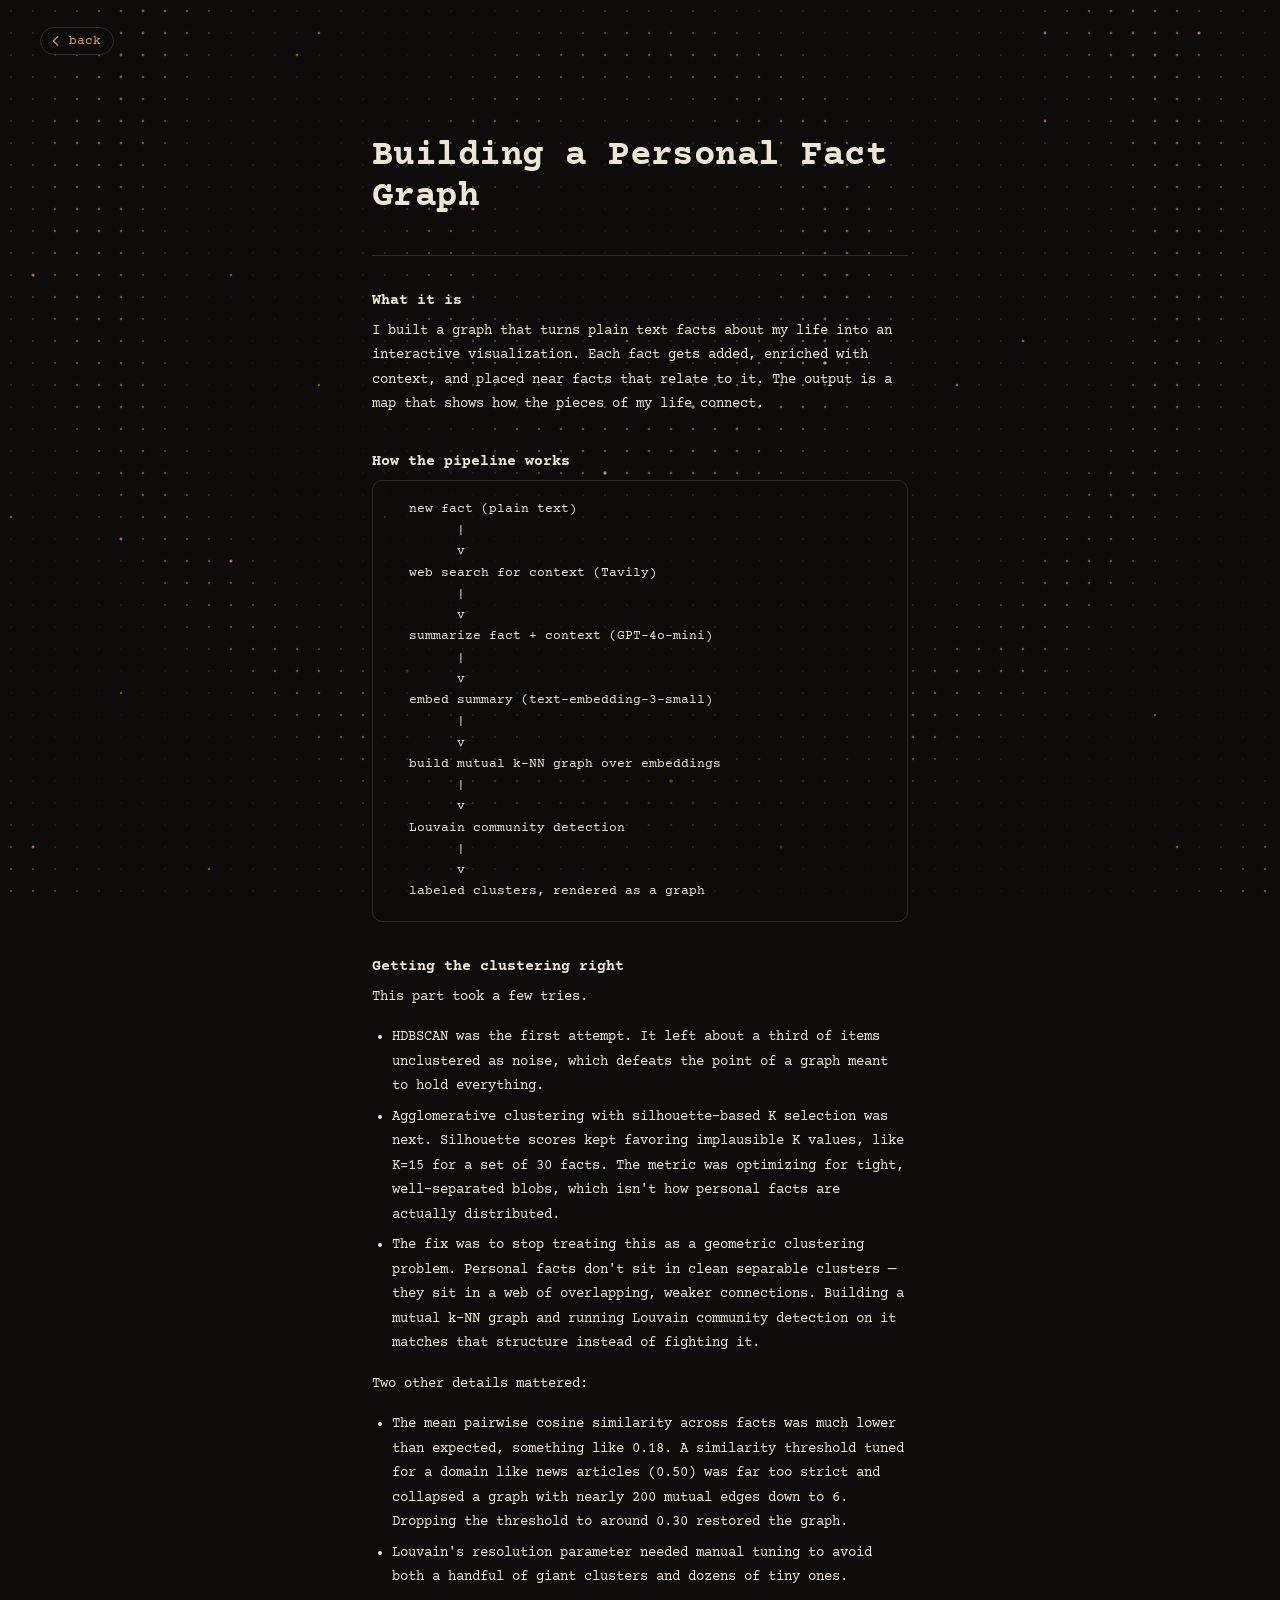
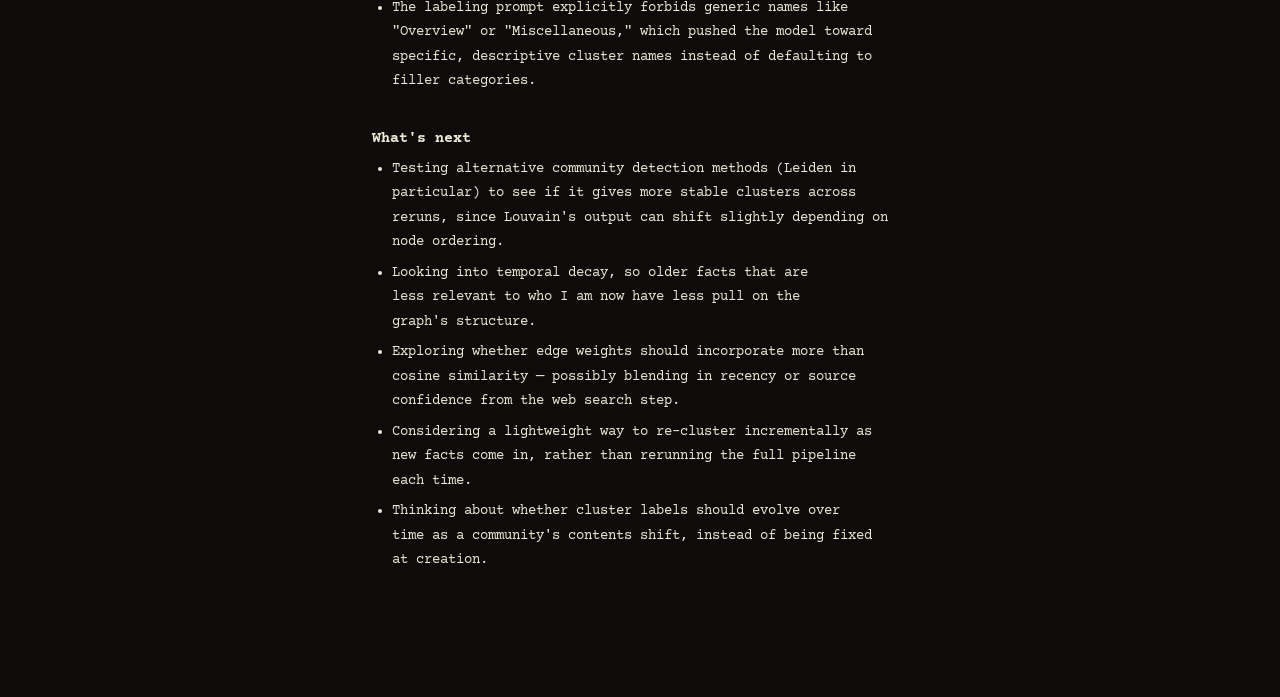
==== site/fact-graph.html @ 840d36bc "Polish fact-graph writeup: text color, sticky back, cleanup - Body text uses --ink instead of --ink-" ====
<!doctype html>
<html lang="en">
<head>
<meta charset="utf-8">
<meta name="viewport" content="width=device-width, initial-scale=1">
<title>Building a Personal Fact Graph — Sudhi Jagadeeshi</title>
<meta name="description" content="How I turned plain text facts about my life into an interactive graph using embeddings, k-NN, and Louvain community detection.">
<link rel="icon" type="image/svg+xml" href="data:image/svg+xml,<svg xmlns='http://www.w3.org/2000/svg' viewBox='0 0 100 100'><text y='.9em' font-size='90'>✦</text></svg>">
<link rel="preconnect" href="https://fonts.googleapis.com">
<link rel="preconnect" href="https://fonts.gstatic.com" crossorigin>
<link href="https://fonts.googleapis.com/css2?family=Courier+Prime:ital,wght@0,400;0,700;1,400;1,700&display=swap" rel="stylesheet">
<link rel="stylesheet" href="style.css">
<style>
.post{max-width:680px;margin:0 auto;padding:clamp(72px,12vh,100px) clamp(24px,6vw,72px) clamp(40px,8vh,80px)}
.post__back{position:fixed;top:clamp(14px,3vh,28px);left:clamp(16px,4vw,40px);display:inline-flex;align-items:center;gap:6px;font-size:12.5px;color:var(--ink-faded);text-decoration:none;transition:color .2s;z-index:10;background:color-mix(in oklab,var(--paper) 80%,transparent);backdrop-filter:blur(8px);padding:6px 12px 6px 8px;border-radius:999px;border:1px solid var(--rule)}
.post__back:hover{color:var(--accent);border-color:var(--accent)}
.post__back svg{flex-shrink:0}
.post h1{font-size:clamp(22px,4vh,36px);font-weight:700;line-height:1.15;letter-spacing:-.015em;margin:0 0 clamp(16px,3vh,28px)}
.post__meta{font-size:12px;color:var(--ink-faded);margin-bottom:clamp(28px,5vh,52px)}
.post h2{font-size:15px;font-weight:700;margin:clamp(28px,4vh,44px) 0 10px;color:var(--ink)}
.post p{font-size:14px;line-height:1.75;color:var(--ink);margin:0 0 16px;text-wrap:pretty}
.post pre{background:color-mix(in oklab,var(--paper) 60%,transparent);border:1px solid var(--rule);border-radius:10px;padding:18px 20px;overflow-x:auto;margin:0 0 20px}
.post code{font-family:var(--font-mono);font-size:12.5px;color:var(--ink);line-height:1.7}
.post ul{font-size:14px;line-height:1.75;color:var(--ink);margin:0 0 16px;padding-left:20px}
.post ul li{margin-bottom:6px;text-wrap:pretty}
.post a{color:var(--accent);text-underline-offset:3px}
.post a:hover{color:var(--ink)}
.post__rule{height:1px;background:var(--rule);border:none;margin:clamp(28px,4vh,44px) 0}
</style>
</head>
<body>
<canvas id="dots" aria-hidden="true"></canvas>
<main style="min-height:unset">
<article class="post">
<a class="post__back" href="index.html"><svg viewBox="0 0 16 16" width="14" height="14" fill="none" stroke="currentColor" stroke-width="1.4" stroke-linecap="round" stroke-linejoin="round" aria-hidden="true"><path d="M10 3L5 8l5 5"/></svg>back</a>
<h1>Building a Personal Fact Graph</h1>
<hr class="post__rule">
<h2>What it is</h2>
<p>I built a graph that turns plain text facts about my life into an interactive visualization. Each fact gets added, enriched with context, and placed near facts that relate to it. The output is a map that shows how the pieces of my life connect.</p>
<h2>How the pipeline works</h2>
<pre><code>  new fact (plain text)
        |
        v
  web search for context (Tavily)
        |
        v
  summarize fact + context (GPT-4o-mini)
        |
        v
  embed summary (text-embedding-3-small)
        |
        v
  build mutual k-NN graph over embeddings
        |
        v
  Louvain community detection
        |
        v
  labeled clusters, rendered as a graph</code></pre>
<h2>Getting the clustering right</h2>
<p>This part took a few tries.</p>
<ul>
<li>HDBSCAN was the first attempt. It left about a third of items unclustered as noise, which defeats the point of a graph meant to hold everything.</li>
<li>Agglomerative clustering with silhouette-based K selection was next. Silhouette scores kept favoring implausible K values, like K=15 for a set of 30 facts. The metric was optimizing for tight, well-separated blobs, which isn't how personal facts are actually distributed.</li>
<li>The fix was to stop treating this as a geometric clustering problem. Personal facts don't sit in clean separable clusters — they sit in a web of overlapping, weaker connections. Building a mutual k-NN graph and running Louvain community detection on it matches that structure instead of fighting it.</li>
</ul>
<p>Two other details mattered:</p>
<ul>
<li>The mean pairwise cosine similarity across facts was much lower than expected, something like 0.18. A similarity threshold tuned for a domain like news articles (0.50) was far too strict and collapsed a graph with nearly 200 mutual edges down to 6. Dropping the threshold to around 0.30 restored the graph.</li>
<li>Louvain's resolution parameter needed manual tuning to avoid both a handful of giant clusters and dozens of tiny ones.</li>
<li>The labeling prompt explicitly forbids generic names like "Overview" or "Miscellaneous," which pushed the model toward specific, descriptive cluster names instead of defaulting to filler categories.</li>
</ul>
<h2>What's next</h2>
<ul>
<li>Testing alternative community detection methods (Leiden in particular) to see if it gives more stable clusters across reruns, since Louvain's output can shift slightly depending on node ordering.</li>
<li>Looking into temporal decay, so older facts that are less relevant to who I am now have less pull on the graph's structure.</li>
<li>Exploring whether edge weights should incorporate more than cosine similarity — possibly blending in recency or source confidence from the web search step.</li>
<li>Considering a lightweight way to re-cluster incrementally as new facts come in, rather than rerunning the full pipeline each time.</li>
<li>Thinking about whether cluster labels should evolve over time as a community's contents shift, instead of being fixed at creation.</li>
</ul>
</article>
</main>
<script src="grid.js"></script>
</body>
</html>
---- site/style.css ----
:root{--font-mono:"Courier Prime",ui-monospace,Menlo,monospace;--paper:#0d0c0a;--ink:#ece6d4;--ink-soft:#c2b9a6;--ink-faded:#8a8275;--accent:#d4a85a;--rule:#2e2a24}
*{box-sizing:border-box}
html,body{margin:0;min-height:100%;background:var(--paper)}
body{font-family:var(--font-mono);color:var(--ink)}
a{color:inherit}
a:hover{color:var(--accent)}
::selection{background:var(--accent);color:var(--paper)}
#dots{position:fixed;inset:0;width:100%;height:100%;pointer-events:none;z-index:0}
main{position:relative;z-index:2;min-height:100vh;max-width:920px;margin:0 auto;padding:clamp(14px,4vh,56px) clamp(24px,6vw,72px);display:flex;flex-direction:column;justify-content:center;gap:clamp(12px,3vh,36px)}
header{display:flex;flex-direction:column;align-items:center;gap:clamp(8px,1.8vh,20px);margin-top:clamp(-48px,-4vh,0px);text-align:center}
.hero-bloom{width:clamp(60px,12vh,140px);color:var(--ink)}
.bloom{display:block;width:100%;height:auto;transform-origin:50% 50%}
.bloom:hover{animation:bloomSway 3.4s ease-in-out infinite}
@keyframes bloomSway{0%,100%{transform:rotate(-2.6deg) scale(1)}50%{transform:rotate(2.6deg) scale(1.028)}}
h1{margin:0;font-weight:700;font-size:clamp(28px,5.2vh,56px);letter-spacing:-.015em;line-height:1}
.rule{display:flex;align-items:center;gap:8px;width:180px;color:var(--accent)}
.rule span{flex:1;height:1px;background:currentColor;opacity:.6}
.rule i{width:6px;height:6px;background:currentColor;transform:rotate(45deg)}
.bio{max-width:600px;margin:0 auto;text-align:center;font-size:clamp(13px,2.4vh,15px);line-height:1.6;text-wrap:pretty}
.cards{display:grid;grid-template-columns:repeat(auto-fit,minmax(max(220px,calc((100% - 56px)/3)),1fr));gap:clamp(12px,2.6vh,24px) 24px}
.card{position:relative;display:flex;flex-direction:column;justify-content:center;gap:6px;min-height:clamp(190px,24vh,220px);padding:clamp(12px,2.2vh,20px) 20px;border-radius:18px;border:1px solid var(--rule);background:color-mix(in oklab,var(--paper) 85%,transparent);text-decoration:none;color:var(--ink);transition:border-color .2s ease}
.card__link{position:absolute;inset:0;z-index:1;border-radius:18px}
.card:hover{border-color:var(--accent);color:var(--ink)}
.card__title{font-size:14px;text-wrap:pretty;transition:color .2s ease}
.card--project .card__title{font-weight:700}
.card:hover .card__title{color:var(--accent)}
.card__note{font-size:12.5px;font-style:italic;color:var(--ink-soft);text-wrap:pretty}
.card--featured{padding:0;gap:0;justify-content:flex-start;overflow:hidden}
.card__img{position:relative;width:100%;padding:clamp(14px,2.2vh,22px) 20px clamp(10px,1.8vh,18px);border-bottom:1px solid var(--rule)}
.card__img svg{display:block;width:100%;height:auto;transition:opacity .25s ease}
.card--featured:hover .card__img svg{opacity:0}
.card__actions{position:absolute;inset:0;display:flex;align-items:center;justify-content:center;gap:12px;opacity:0;transition:opacity .25s ease;z-index:2}
.card--featured:hover .card__actions{opacity:1}
.card__action{font-size:13px;padding:9px 26px;border-radius:999px;border:1px solid var(--ink-faded);color:var(--ink);background:color-mix(in oklab,var(--paper) 80%,transparent);text-decoration:none;transition:border-color .15s,color .15s;position:relative;z-index:3;backdrop-filter:blur(4px)}
.card__action:hover{border-color:var(--accent);color:var(--accent)}
.card--featured .card__title{padding:clamp(12px,2vh,18px) 20px 4px}
.card--featured .card__note{padding:0 20px clamp(12px,2vh,18px)}
.card--blank{pointer-events:none;cursor:default}
.card--blank:hover{border-color:var(--rule)}
.links{display:flex;justify-content:center;gap:8px;margin-top:clamp(0px,5vh,56px);margin-bottom:clamp(-40px,-3vh,0px)}
.icon-link{width:38px;height:38px;display:grid;place-items:center;border-radius:999px;border:1px solid transparent;color:var(--ink-faded);opacity:.75;transition:border-color .2s ease,color .2s ease,opacity .2s ease}
.icon-link:hover{border-color:var(--accent);color:var(--accent);opacity:1}
@media (max-width:1180px){.corner-bloom{display:none}}
@media (max-height:520px){main{justify-content:flex-start;min-height:unset}body{overflow-y:auto}}
@media (prefers-reduced-motion:reduce){.bloom:hover{animation:none}}
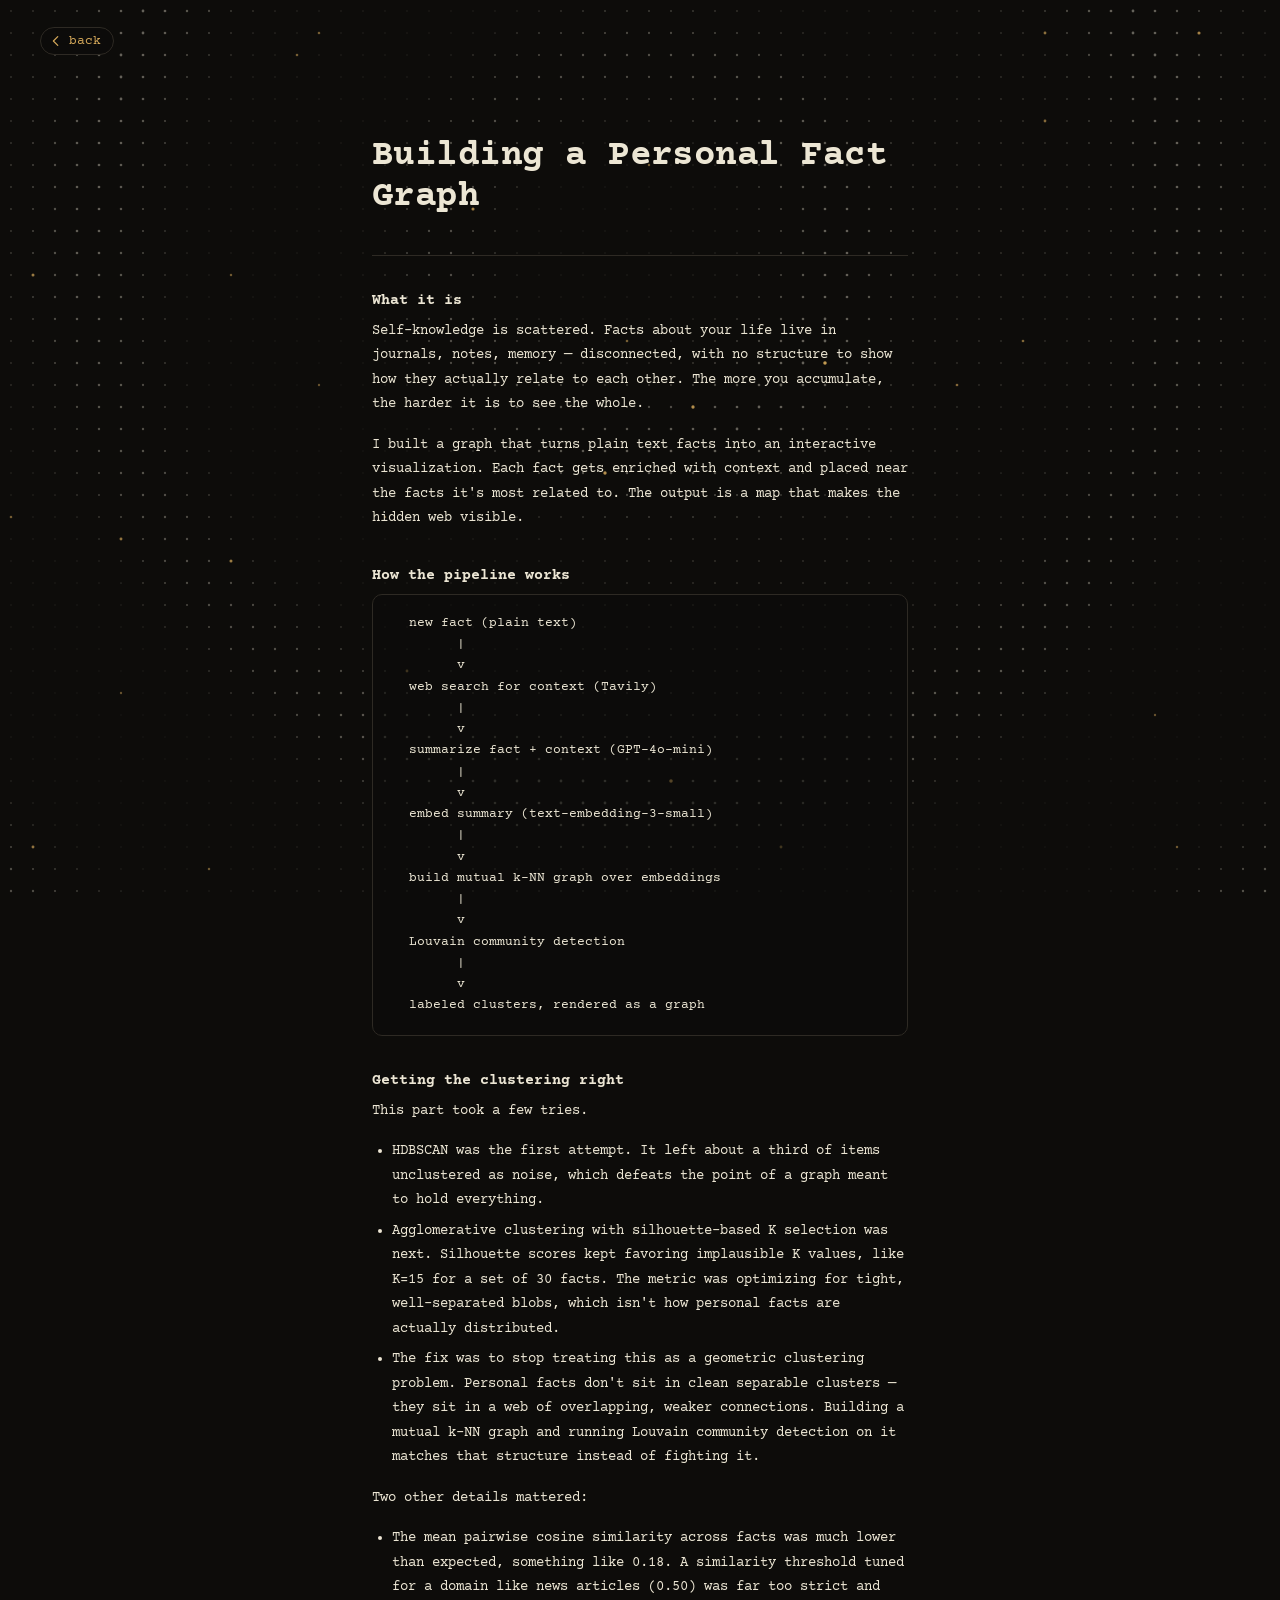
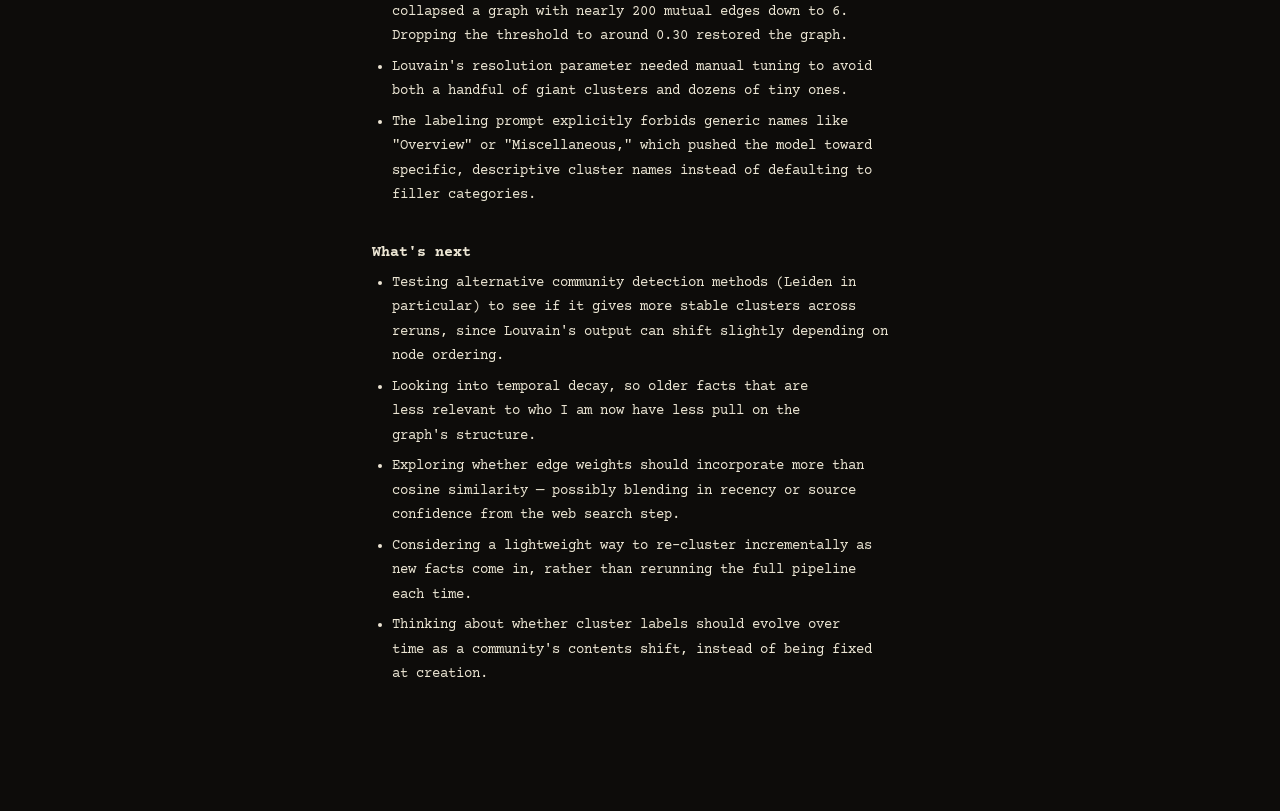
==== commit d6b7d58e: "Reframe project descriptions and blog around the problem - Card notes now lead with the pain, not th" ====
--- a/site/fact-graph.html
+++ b/site/fact-graph.html
@@ -36,7 +36,8 @@
 <h1>Building a Personal Fact Graph</h1>
 <hr class="post__rule">
 <h2>What it is</h2>
-<p>I built a graph that turns plain text facts about my life into an interactive visualization. Each fact gets added, enriched with context, and placed near facts that relate to it. The output is a map that shows how the pieces of my life connect.</p>
+<p>Self-knowledge is scattered. Facts about your life live in journals, notes, memory — disconnected, with no structure to show how they actually relate to each other. The more you accumulate, the harder it is to see the whole.</p>
+<p>I built a graph that turns plain text facts into an interactive visualization. Each fact gets enriched with context and placed near the facts it's most related to. The output is a map that makes the hidden web visible.</p>
 <h2>How the pipeline works</h2>
 <pre><code>  new fact (plain text)
         |
